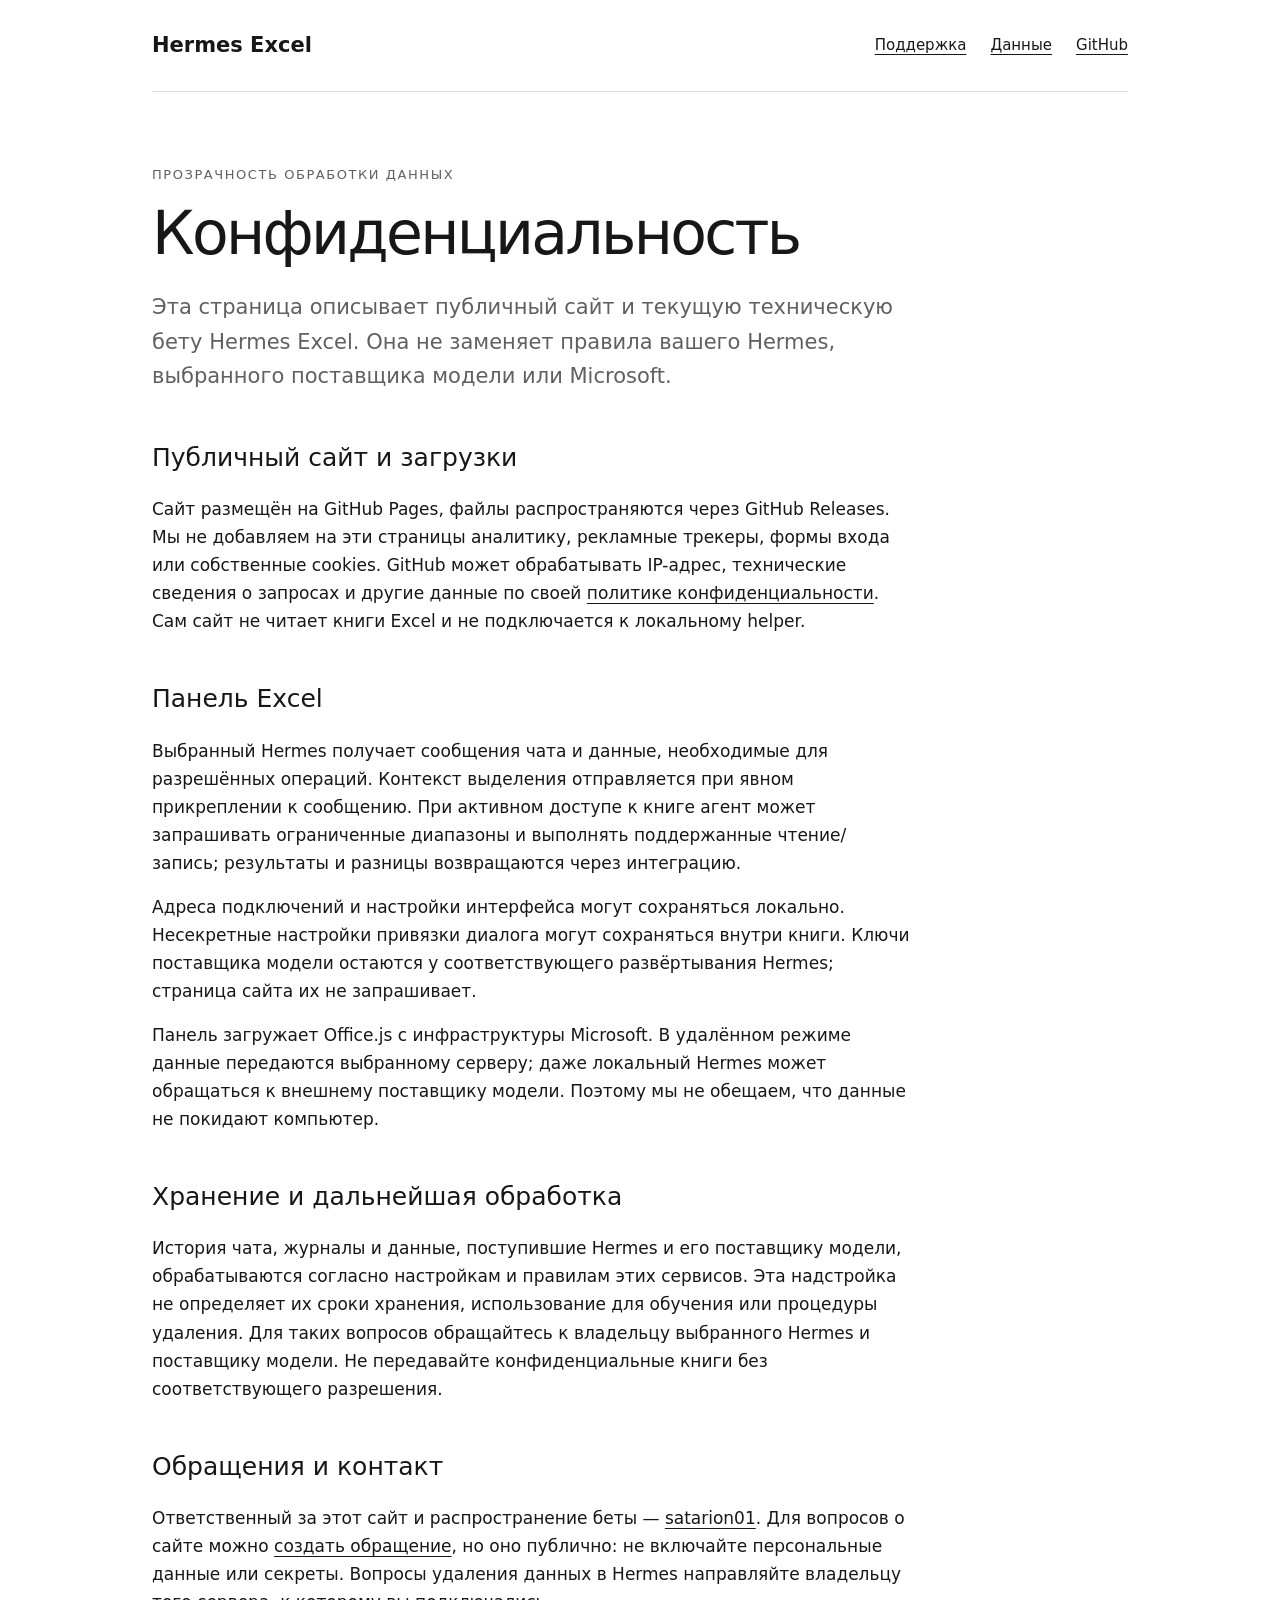
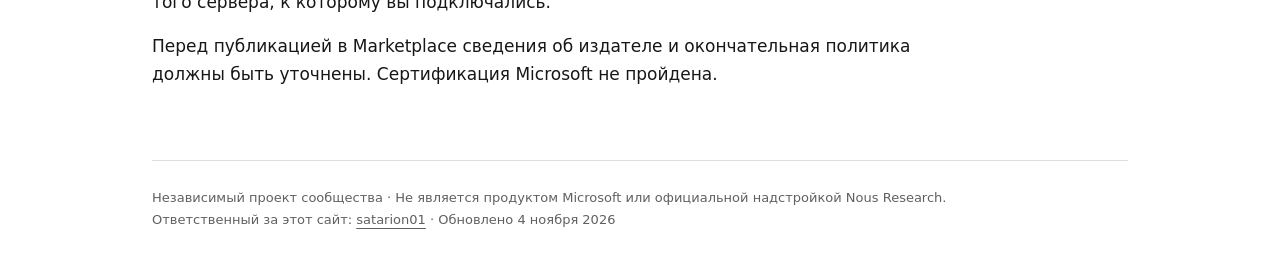
==== docs/privacy.html @ 83299016 "Publish beta onboarding, support and data handling pages" ====
<!doctype html>
<html lang="ru"><head><meta charset="utf-8"><meta name="viewport" content="width=device-width,initial-scale=1"><meta name="referrer" content="strict-origin-when-cross-origin"><title>Конфиденциальность — Hermes Excel</title><link rel="stylesheet" href="styles.css"></head><body><header><a class="brand" href="index.html">Hermes Excel</a><nav aria-label="Навигация"><a href="support.html">Поддержка</a><a href="privacy.html">Данные</a><a href="https://github.com/satarion01/hermes-excel">GitHub</a></nav></header><main><p class="eyebrow">ПРОЗРАЧНОСТЬ ОБРАБОТКИ ДАННЫХ</p><h1>Конфиденциальность</h1><p class="lead">Эта страница описывает публичный сайт и текущую техническую бету Hermes Excel. Она не заменяет правила вашего Hermes, выбранного поставщика модели или Microsoft.</p><section><h2>Публичный сайт и загрузки</h2><p>Сайт размещён на GitHub Pages, файлы распространяются через GitHub Releases. Мы не добавляем на эти страницы аналитику, рекламные трекеры, формы входа или собственные cookies. GitHub может обрабатывать IP-адрес, технические сведения о запросах и другие данные по своей <a href="https://docs.github.com/en/site-policy/privacy-policies/github-general-privacy-statement">политике конфиденциальности</a>. Сам сайт не читает книги Excel и не подключается к локальному helper.</p></section><section><h2>Панель Excel</h2><p>Выбранный Hermes получает сообщения чата и данные, необходимые для разрешённых операций. Контекст выделения отправляется при явном прикреплении к сообщению. При активном доступе к книге агент может запрашивать ограниченные диапазоны и выполнять поддержанные чтение/запись; результаты и разницы возвращаются через интеграцию.</p><p>Адреса подключений и настройки интерфейса могут сохраняться локально. Несекретные настройки привязки диалога могут сохраняться внутри книги. Ключи поставщика модели остаются у соответствующего развёртывания Hermes; страница сайта их не запрашивает.</p><p>Панель загружает Office.js с инфраструктуры Microsoft. В удалённом режиме данные передаются выбранному серверу; даже локальный Hermes может обращаться к внешнему поставщику модели. Поэтому мы не обещаем, что данные не покидают компьютер.</p></section><section><h2>Хранение и дальнейшая обработка</h2><p>История чата, журналы и данные, поступившие Hermes и его поставщику модели, обрабатываются согласно настройкам и правилам этих сервисов. Эта надстройка не определяет их сроки хранения, использование для обучения или процедуры удаления. Для таких вопросов обращайтесь к владельцу выбранного Hermes и поставщику модели. Не передавайте конфиденциальные книги без соответствующего разрешения.</p></section><section><h2>Обращения и контакт</h2><p>Ответственный за этот сайт и распространение беты — <a href="https://github.com/satarion01">satarion01</a>. Для вопросов о сайте можно <a href="https://github.com/satarion01/hermes-excel/issues/new">создать обращение</a>, но оно публично: не включайте персональные данные или секреты. Вопросы удаления данных в Hermes направляйте владельцу того сервера, к которому вы подключались.</p><p>Перед публикацией в Marketplace сведения об издателе и окончательная политика должны быть уточнены. Сертификация Microsoft не пройдена.</p></section></main><footer>Независимый проект сообщества · Не является продуктом Microsoft или официальной надстройкой Nous Research.<br>Ответственный за этот сайт: <a href="https://github.com/satarion01">satarion01</a> · Обновлено 4 ноября 2026</footer></body></html>
---- docs/styles.css ----
*{box-sizing:border-box}body{max-width:1024px;margin:0 auto;padding:0 24px;background:#fff;color:#171717;font:17px/1.65 system-ui,-apple-system,"Segoe UI",sans-serif}header{display:flex;align-items:center;justify-content:space-between;gap:24px;padding:28px 0;border-bottom:1px solid #ddd}nav{display:flex;flex-wrap:wrap;gap:24px}a{color:inherit;text-underline-offset:4px}.brand{text-decoration:none;font-size:21px;font-weight:600}nav a{font-size:15px}main{max-width:760px;margin:72px 0}h1{font-size:clamp(34px,5.5vw,60px);font-weight:500;letter-spacing:-.045em;line-height:1.08;margin:16px 0 24px}h2{font-size:25px;font-weight:500;line-height:1.3}p{margin:16px 0}.lead{font-size:21px;color:#606060}.eyebrow,.small{font-size:13px;color:#606060}.eyebrow{letter-spacing:.12em}.actions{display:flex;flex-wrap:wrap;gap:12px;margin:30px 0 14px}.button{display:inline-block;padding:12px 22px;border:1px solid #171717;border-radius:9999px;background:#171717;color:#fff;text-decoration:none;font-size:15px}.secondary{background:#fff;color:#171717;border-color:#ddd}section{margin-top:48px}li{margin:12px 0}.notice{border:1px solid #ddd;border-radius:12px;background:#fafafa;padding:8px 24px 16px}footer{border-top:1px solid #ddd;padding:26px 0 40px;font-size:13px;color:#606060}a:focus-visible{outline:3px solid #4c87c9;outline-offset:5px}@media(max-width:560px){body{padding:0 18px}header{align-items:flex-start;flex-direction:column;gap:12px}nav{gap:18px}main{margin-top:44px}.lead{font-size:18px}.button{width:100%;text-align:center}}
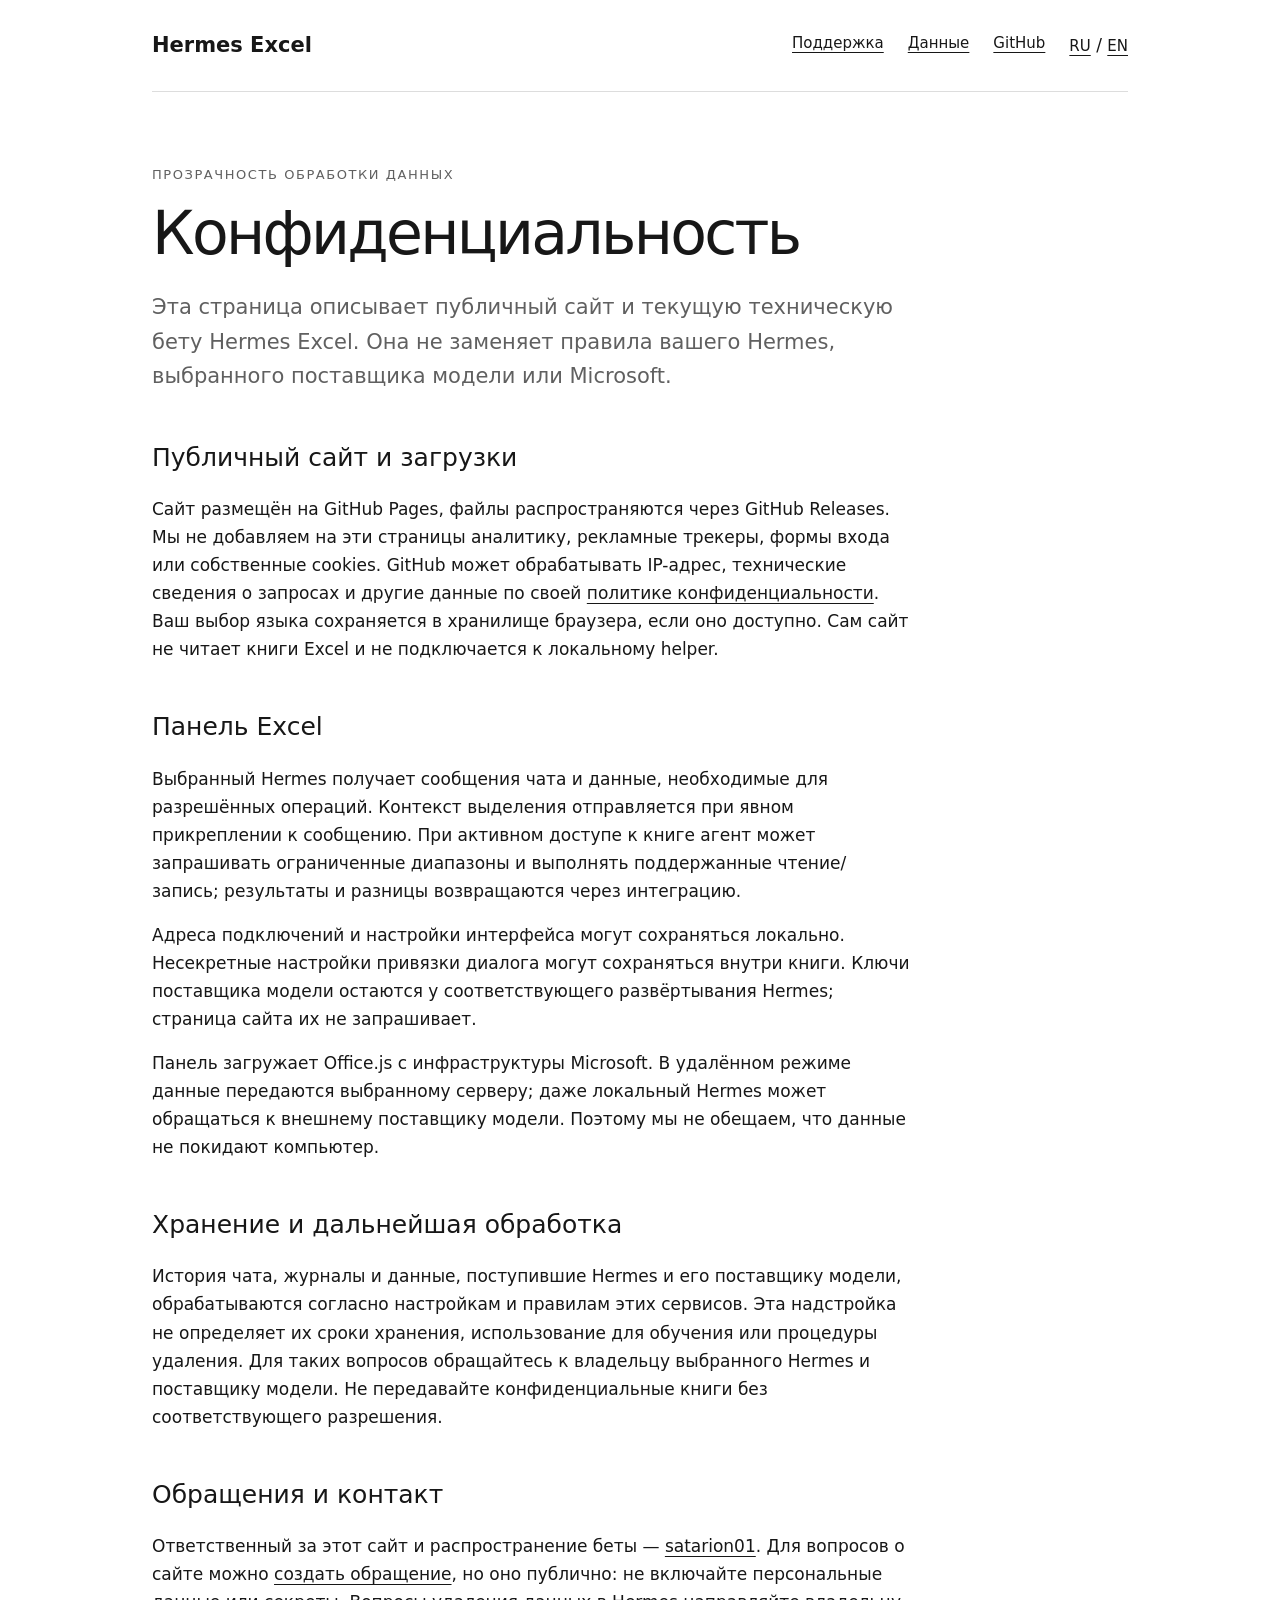
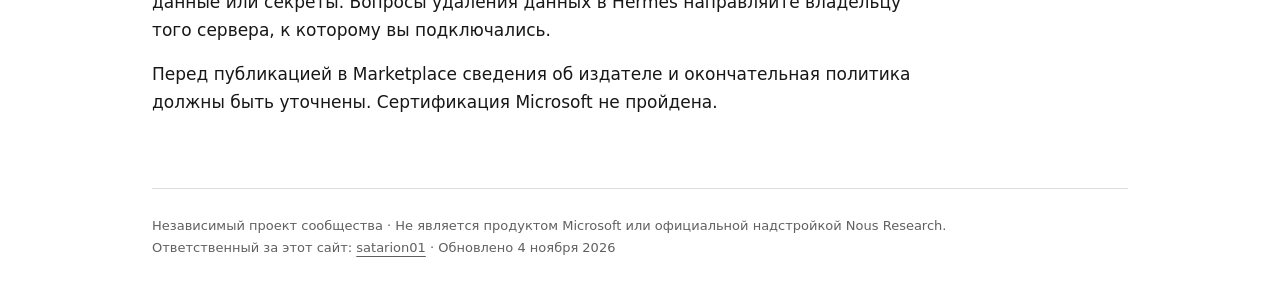
==== commit 879b5382: "Add English pages and browser-locale selection with manual override" ====
--- a/docs/privacy.html
+++ b/docs/privacy.html
@@ -1,2 +1,2 @@
 <!doctype html>
-<html lang="ru"><head><meta charset="utf-8"><meta name="viewport" content="width=device-width,initial-scale=1"><meta name="referrer" content="strict-origin-when-cross-origin"><title>Конфиденциальность — Hermes Excel</title><link rel="stylesheet" href="styles.css"></head><body><header><a class="brand" href="index.html">Hermes Excel</a><nav aria-label="Навигация"><a href="support.html">Поддержка</a><a href="privacy.html">Данные</a><a href="https://github.com/satarion01/hermes-excel">GitHub</a></nav></header><main><p class="eyebrow">ПРОЗРАЧНОСТЬ ОБРАБОТКИ ДАННЫХ</p><h1>Конфиденциальность</h1><p class="lead">Эта страница описывает публичный сайт и текущую техническую бету Hermes Excel. Она не заменяет правила вашего Hermes, выбранного поставщика модели или Microsoft.</p><section><h2>Публичный сайт и загрузки</h2><p>Сайт размещён на GitHub Pages, файлы распространяются через GitHub Releases. Мы не добавляем на эти страницы аналитику, рекламные трекеры, формы входа или собственные cookies. GitHub может обрабатывать IP-адрес, технические сведения о запросах и другие данные по своей <a href="https://docs.github.com/en/site-policy/privacy-policies/github-general-privacy-statement">политике конфиденциальности</a>. Сам сайт не читает книги Excel и не подключается к локальному helper.</p></section><section><h2>Панель Excel</h2><p>Выбранный Hermes получает сообщения чата и данные, необходимые для разрешённых операций. Контекст выделения отправляется при явном прикреплении к сообщению. При активном доступе к книге агент может запрашивать ограниченные диапазоны и выполнять поддержанные чтение/запись; результаты и разницы возвращаются через интеграцию.</p><p>Адреса подключений и настройки интерфейса могут сохраняться локально. Несекретные настройки привязки диалога могут сохраняться внутри книги. Ключи поставщика модели остаются у соответствующего развёртывания Hermes; страница сайта их не запрашивает.</p><p>Панель загружает Office.js с инфраструктуры Microsoft. В удалённом режиме данные передаются выбранному серверу; даже локальный Hermes может обращаться к внешнему поставщику модели. Поэтому мы не обещаем, что данные не покидают компьютер.</p></section><section><h2>Хранение и дальнейшая обработка</h2><p>История чата, журналы и данные, поступившие Hermes и его поставщику модели, обрабатываются согласно настройкам и правилам этих сервисов. Эта надстройка не определяет их сроки хранения, использование для обучения или процедуры удаления. Для таких вопросов обращайтесь к владельцу выбранного Hermes и поставщику модели. Не передавайте конфиденциальные книги без соответствующего разрешения.</p></section><section><h2>Обращения и контакт</h2><p>Ответственный за этот сайт и распространение беты — <a href="https://github.com/satarion01">satarion01</a>. Для вопросов о сайте можно <a href="https://github.com/satarion01/hermes-excel/issues/new">создать обращение</a>, но оно публично: не включайте персональные данные или секреты. Вопросы удаления данных в Hermes направляйте владельцу того сервера, к которому вы подключались.</p><p>Перед публикацией в Marketplace сведения об издателе и окончательная политика должны быть уточнены. Сертификация Microsoft не пройдена.</p></section></main><footer>Независимый проект сообщества · Не является продуктом Microsoft или официальной надстройкой Nous Research.<br>Ответственный за этот сайт: <a href="https://github.com/satarion01">satarion01</a> · Обновлено 4 ноября 2026</footer></body></html>
+<html lang="ru"><head><meta charset="utf-8"><meta name="viewport" content="width=device-width,initial-scale=1"><meta name="referrer" content="strict-origin-when-cross-origin"><title>Конфиденциальность — Hermes Excel</title><link rel="stylesheet" href="styles.css"><script src="locale.js"></script></head><body><header><a class="brand" href="index.html">Hermes Excel</a><nav aria-label="Навигация"><a href="support.html">Поддержка</a><a href="privacy.html">Данные</a><a href="https://github.com/satarion01/hermes-excel">GitHub</a><span><a href="privacy.html?lang=ru" lang="ru" aria-current="true">RU</a> / <a href="en/privacy.html?lang=en" lang="en">EN</a></span></nav></header><main><p class="eyebrow">ПРОЗРАЧНОСТЬ ОБРАБОТКИ ДАННЫХ</p><h1>Конфиденциальность</h1><p class="lead">Эта страница описывает публичный сайт и текущую техническую бету Hermes Excel. Она не заменяет правила вашего Hermes, выбранного поставщика модели или Microsoft.</p><section><h2>Публичный сайт и загрузки</h2><p>Сайт размещён на GitHub Pages, файлы распространяются через GitHub Releases. Мы не добавляем на эти страницы аналитику, рекламные трекеры, формы входа или собственные cookies. GitHub может обрабатывать IP-адрес, технические сведения о запросах и другие данные по своей <a href="https://docs.github.com/en/site-policy/privacy-policies/github-general-privacy-statement">политике конфиденциальности</a>. Ваш выбор языка сохраняется в хранилище браузера, если оно доступно. Сам сайт не читает книги Excel и не подключается к локальному helper.</p></section><section><h2>Панель Excel</h2><p>Выбранный Hermes получает сообщения чата и данные, необходимые для разрешённых операций. Контекст выделения отправляется при явном прикреплении к сообщению. При активном доступе к книге агент может запрашивать ограниченные диапазоны и выполнять поддержанные чтение/запись; результаты и разницы возвращаются через интеграцию.</p><p>Адреса подключений и настройки интерфейса могут сохраняться локально. Несекретные настройки привязки диалога могут сохраняться внутри книги. Ключи поставщика модели остаются у соответствующего развёртывания Hermes; страница сайта их не запрашивает.</p><p>Панель загружает Office.js с инфраструктуры Microsoft. В удалённом режиме данные передаются выбранному серверу; даже локальный Hermes может обращаться к внешнему поставщику модели. Поэтому мы не обещаем, что данные не покидают компьютер.</p></section><section><h2>Хранение и дальнейшая обработка</h2><p>История чата, журналы и данные, поступившие Hermes и его поставщику модели, обрабатываются согласно настройкам и правилам этих сервисов. Эта надстройка не определяет их сроки хранения, использование для обучения или процедуры удаления. Для таких вопросов обращайтесь к владельцу выбранного Hermes и поставщику модели. Не передавайте конфиденциальные книги без соответствующего разрешения.</p></section><section><h2>Обращения и контакт</h2><p>Ответственный за этот сайт и распространение беты — <a href="https://github.com/satarion01">satarion01</a>. Для вопросов о сайте можно <a href="https://github.com/satarion01/hermes-excel/issues/new">создать обращение</a>, но оно публично: не включайте персональные данные или секреты. Вопросы удаления данных в Hermes направляйте владельцу того сервера, к которому вы подключались.</p><p>Перед публикацией в Marketplace сведения об издателе и окончательная политика должны быть уточнены. Сертификация Microsoft не пройдена.</p></section></main><footer>Независимый проект сообщества · Не является продуктом Microsoft или официальной надстройкой Nous Research.<br>Ответственный за этот сайт: <a href="https://github.com/satarion01">satarion01</a> · Обновлено 4 ноября 2026</footer></body></html>
